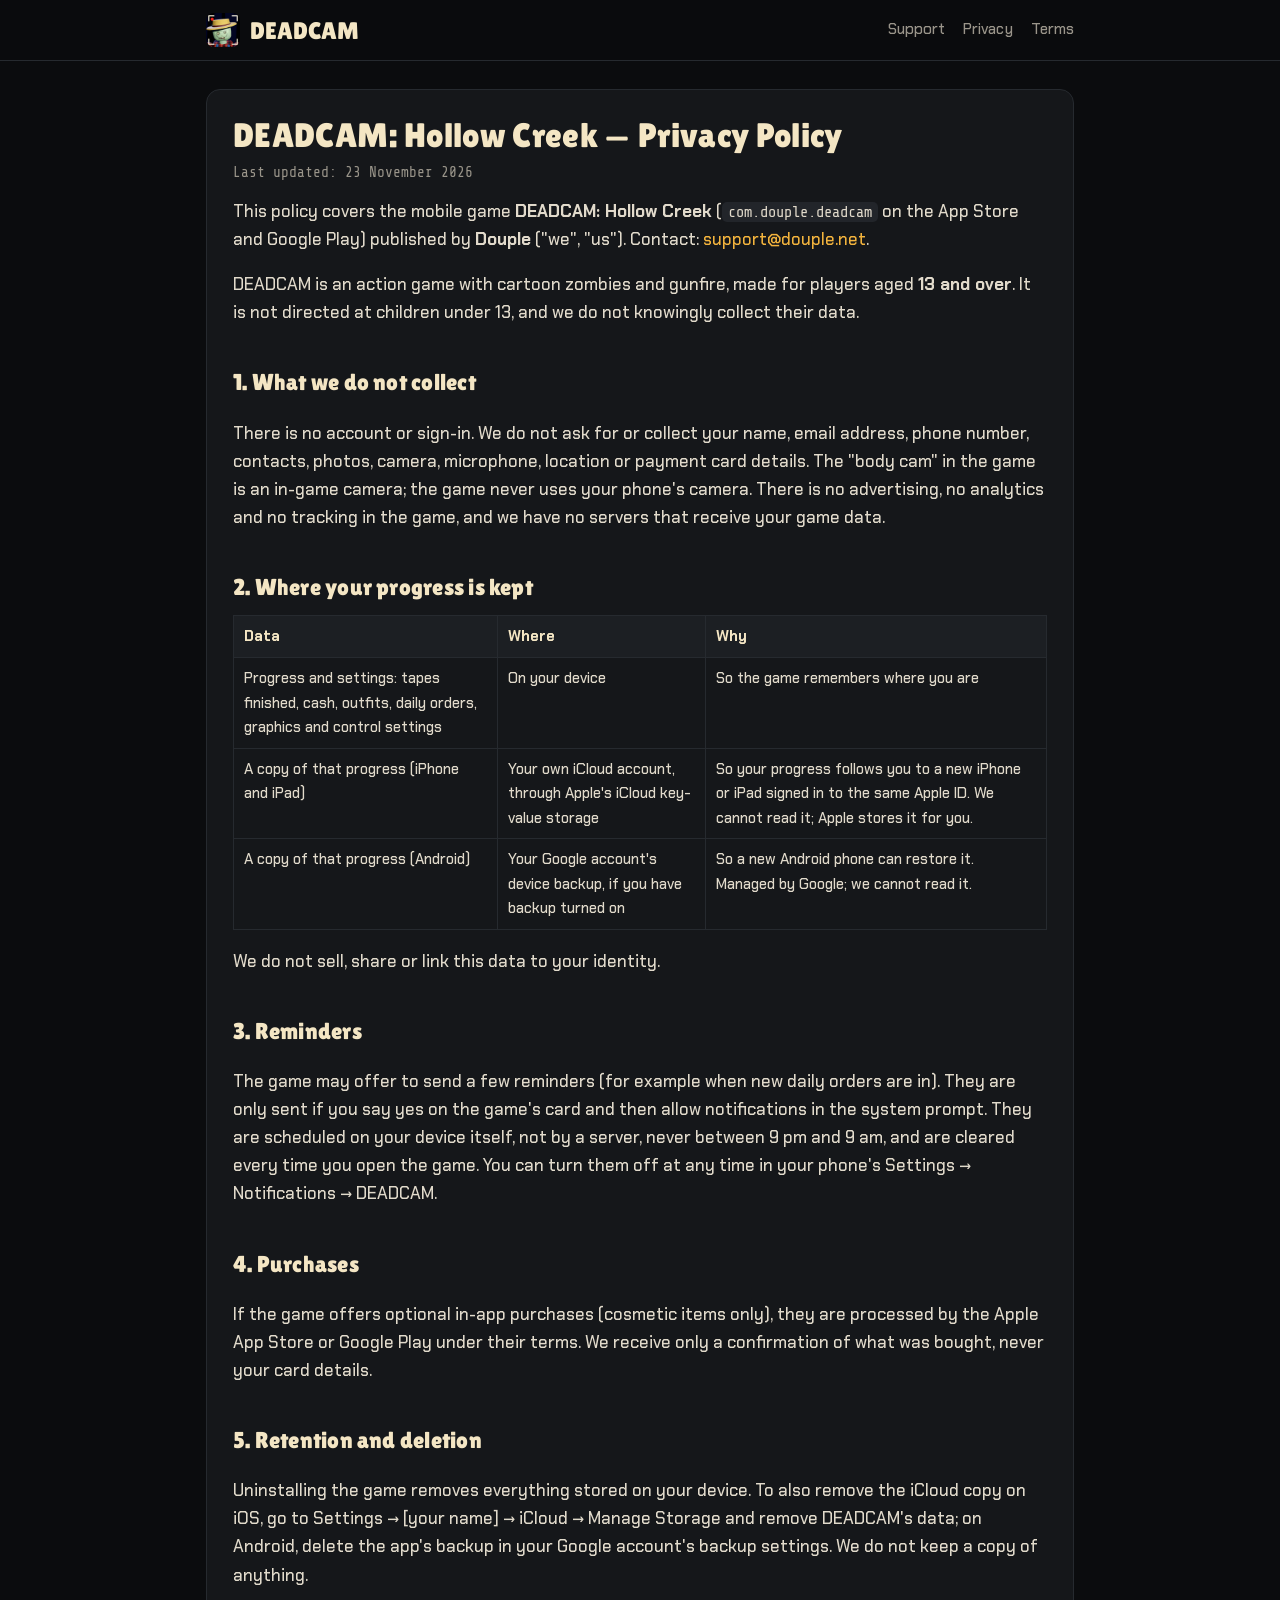
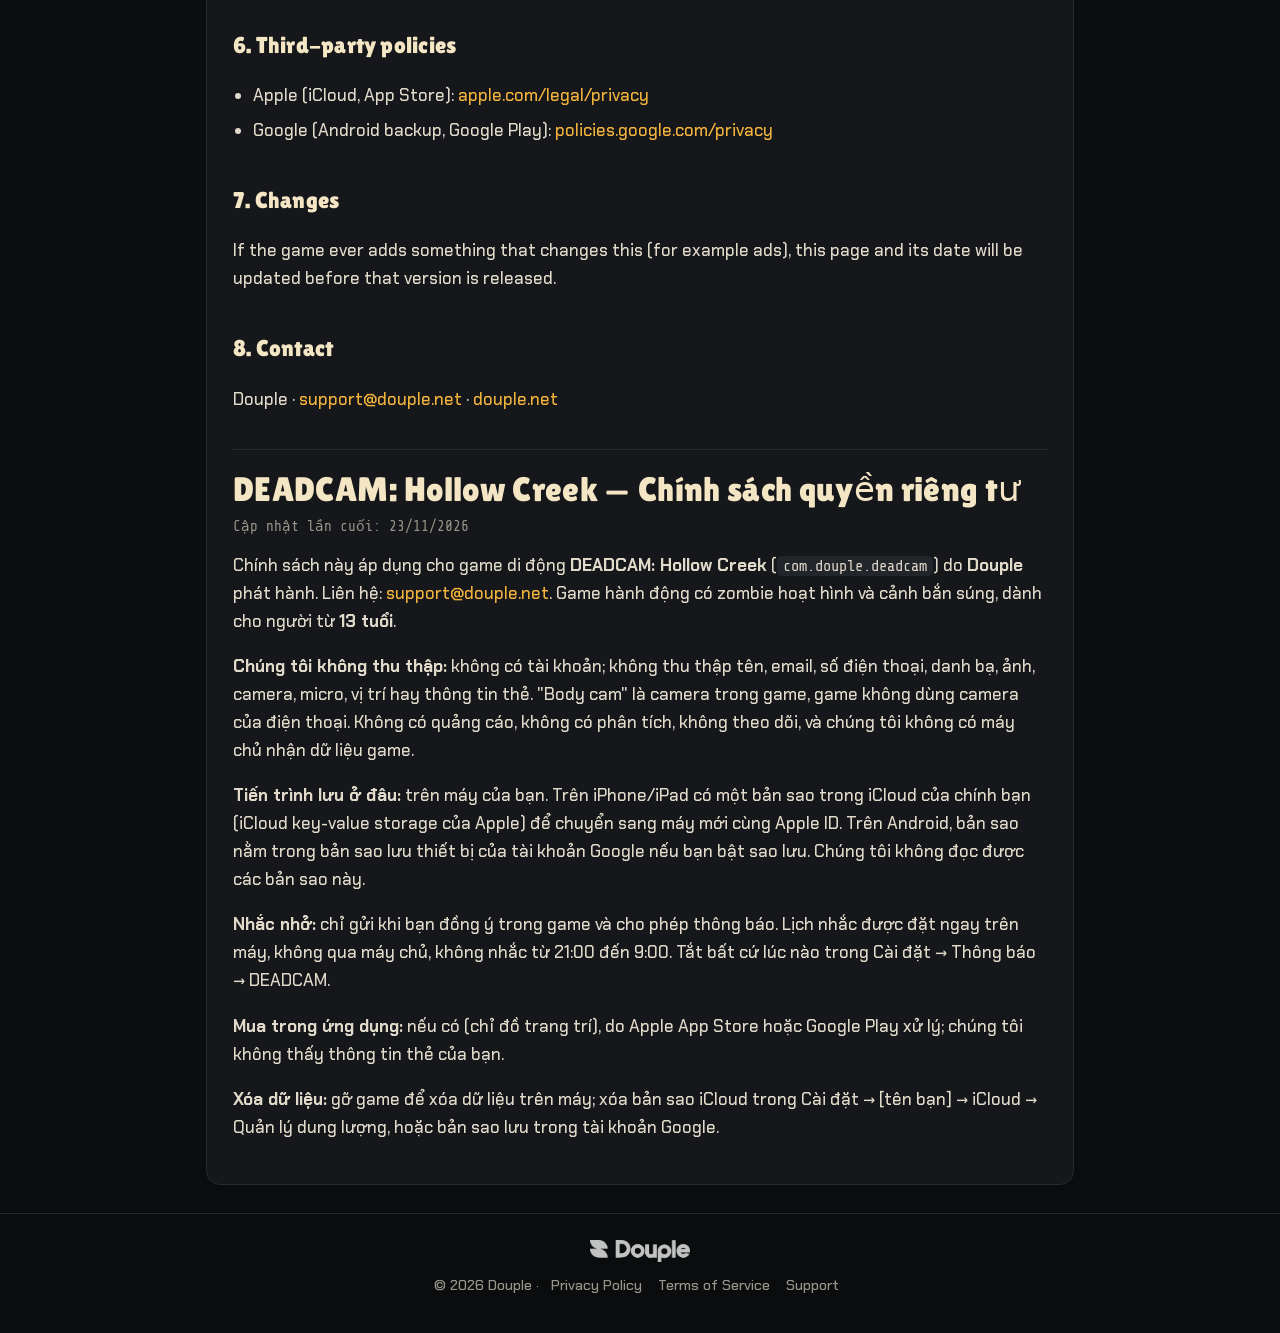
==== privacy.html @ 2a6cd697 "DEADCAM: Hollow Creek website: body-cam landing, privacy policy, terms, support, app-ads.txt Co-Auth" ====
<!doctype html>
<html lang="en">
<head>
<meta charset="utf-8">
<meta name="viewport" content="width=device-width, initial-scale=1">
<title>Privacy Policy · DEADCAM: Hollow Creek</title>
<meta name="description" content="How DEADCAM: Hollow Creek handles your data.">
<meta property="og:title" content="Privacy Policy · DEADCAM: Hollow Creek">
<meta property="og:description" content="How DEADCAM: Hollow Creek handles your data.">
<meta property="og:image" content="https://deadcam.douple.site/assets/og.jpg">
<meta property="og:type" content="website">
<meta name="twitter:card" content="summary_large_image">
<link rel="icon" href="/assets/icon-32.png" sizes="32x32">
<link rel="icon" href="/assets/icon-16.png" sizes="16x16">
<link rel="icon" href="/assets/icon-192.png" sizes="192x192">
<link rel="apple-touch-icon" href="/assets/icon-180.png">
<link rel="manifest" href="/site.webmanifest">
<meta name="theme-color" content="#0b0c0e">
<link rel="preconnect" href="https://fonts.googleapis.com">
<link rel="preconnect" href="https://fonts.gstatic.com" crossorigin>
<link href="https://fonts.googleapis.com/css2?family=Chakra+Petch:wght@500;600;700&family=Lilita+One&family=Share+Tech+Mono&display=swap" rel="stylesheet">
<link rel="stylesheet" href="/assets/style.css">
</head>
<body>
<header class="top"><div class="wrap">
<a class="brand" href="/"><img src="/assets/icon-192.png" alt="">DEADCAM</a>
<nav><a href="/support.html">Support</a><a href="/privacy.html">Privacy</a><a href="/terms.html">Terms</a></nav>
</div></header>
<main class="wrap">
<article class="card">
<h1>DEADCAM: Hollow Creek — Privacy Policy</h1>
<p class="meta">Last updated: 23 November 2026</p>
<p>This policy covers the mobile game <b>DEADCAM: Hollow Creek</b> (<code>com.douple.deadcam</code> on the App Store and Google Play) published by <b>Douple</b> ("we", "us"). Contact: <a href="mailto:support@douple.net">support@douple.net</a>.</p>
<p>DEADCAM is an action game with cartoon zombies and gunfire, made for players aged <b>13 and over</b>. It is not directed at children under 13, and we do not knowingly collect their data.</p>

<h2>1. What we do not collect</h2>
<p>There is no account or sign-in. We do not ask for or collect your name, email address, phone number, contacts, photos, camera, microphone, location or payment card details. The "body cam" in the game is an in-game camera; the game never uses your phone's camera. There is no advertising, no analytics and no tracking in the game, and we have no servers that receive your game data.</p>

<h2>2. Where your progress is kept</h2>
<div class="table-scroll"><table>
<tr><th>Data</th><th>Where</th><th>Why</th></tr>
<tr><td>Progress and settings: tapes finished, cash, outfits, daily orders, graphics and control settings</td><td>On your device</td><td>So the game remembers where you are</td></tr>
<tr><td>A copy of that progress (iPhone and iPad)</td><td>Your own iCloud account, through Apple's iCloud key-value storage</td><td>So your progress follows you to a new iPhone or iPad signed in to the same Apple ID. We cannot read it; Apple stores it for you.</td></tr>
<tr><td>A copy of that progress (Android)</td><td>Your Google account's device backup, if you have backup turned on</td><td>So a new Android phone can restore it. Managed by Google; we cannot read it.</td></tr>
</table></div>
<p>We do not sell, share or link this data to your identity.</p>

<h2>3. Reminders</h2>
<p>The game may offer to send a few reminders (for example when new daily orders are in). They are only sent if you say yes on the game's card and then allow notifications in the system prompt. They are scheduled on your device itself, not by a server, never between 9 pm and 9 am, and are cleared every time you open the game. You can turn them off at any time in your phone's Settings → Notifications → DEADCAM.</p>

<h2>4. Purchases</h2>
<p>If the game offers optional in-app purchases (cosmetic items only), they are processed by the Apple App Store or Google Play under their terms. We receive only a confirmation of what was bought, never your card details.</p>

<h2>5. Retention and deletion</h2>
<p>Uninstalling the game removes everything stored on your device. To also remove the iCloud copy on iOS, go to Settings → [your name] → iCloud → Manage Storage and remove DEADCAM's data; on Android, delete the app's backup in your Google account's backup settings. We do not keep a copy of anything.</p>

<h2>6. Third-party policies</h2>
<ul>
<li>Apple (iCloud, App Store): <a href="https://www.apple.com/legal/privacy/">apple.com/legal/privacy</a></li>
<li>Google (Android backup, Google Play): <a href="https://policies.google.com/privacy">policies.google.com/privacy</a></li>
</ul>

<h2>7. Changes</h2>
<p>If the game ever adds something that changes this (for example ads), this page and its date will be updated before that version is released.</p>

<h2>8. Contact</h2>
<p>Douple · <a href="mailto:support@douple.net">support@douple.net</a> · <a href="https://douple.net">douple.net</a></p>

<div class="vi" lang="vi">
<h1>DEADCAM: Hollow Creek — Chính sách quyền riêng tư</h1>
<p class="meta">Cập nhật lần cuối: 23/11/2026</p>
<p>Chính sách này áp dụng cho game di động <b>DEADCAM: Hollow Creek</b> (<code>com.douple.deadcam</code>) do <b>Douple</b> phát hành. Liên hệ: <a href="mailto:support@douple.net">support@douple.net</a>. Game hành động có zombie hoạt hình và cảnh bắn súng, dành cho người từ <b>13 tuổi</b>.</p>
<p><b>Chúng tôi không thu thập:</b> không có tài khoản; không thu thập tên, email, số điện thoại, danh bạ, ảnh, camera, micro, vị trí hay thông tin thẻ. "Body cam" là camera trong game, game không dùng camera của điện thoại. Không có quảng cáo, không có phân tích, không theo dõi, và chúng tôi không có máy chủ nhận dữ liệu game.</p>
<p><b>Tiến trình lưu ở đâu:</b> trên máy của bạn. Trên iPhone/iPad có một bản sao trong iCloud của chính bạn (iCloud key-value storage của Apple) để chuyển sang máy mới cùng Apple ID. Trên Android, bản sao nằm trong bản sao lưu thiết bị của tài khoản Google nếu bạn bật sao lưu. Chúng tôi không đọc được các bản sao này.</p>
<p><b>Nhắc nhở:</b> chỉ gửi khi bạn đồng ý trong game và cho phép thông báo. Lịch nhắc được đặt ngay trên máy, không qua máy chủ, không nhắc từ 21:00 đến 9:00. Tắt bất cứ lúc nào trong Cài đặt → Thông báo → DEADCAM.</p>
<p><b>Mua trong ứng dụng:</b> nếu có (chỉ đồ trang trí), do Apple App Store hoặc Google Play xử lý; chúng tôi không thấy thông tin thẻ của bạn.</p>
<p><b>Xóa dữ liệu:</b> gỡ game để xóa dữ liệu trên máy; xóa bản sao iCloud trong Cài đặt → [tên bạn] → iCloud → Quản lý dung lượng, hoặc bản sao lưu trong tài khoản Google.</p>
</div>
</article>
</main>
<footer><img src="/assets/douple.png" alt="Douple">© 2026 Douple · <a href="/privacy.html">Privacy Policy</a><a href="/terms.html">Terms of Service</a><a href="/support.html">Support</a></footer>
</body>
</html>
---- assets/style.css ----
:root {
  --bg: #0b0c0e;
  --panel: #15171a;
  --line: #262a2f;
  --text: #e1dacb;
  --muted: #9a958a;
  --cream: #f4e6c4;
  --amber: #f2b33d;
  --rec: #e23b2e;
}
* { box-sizing: border-box; }
html, body { margin: 0; background: var(--bg); color: var(--text); }
body { font: 500 17px/1.65 "Chakra Petch", system-ui, sans-serif; }
a { color: var(--amber); text-decoration: none; }
a:hover { text-decoration: underline; }
h1, h2 { font-family: "Lilita One", sans-serif; font-weight: 400; color: var(--cream); letter-spacing: .01em; }
h1 { font-size: 2.1rem; line-height: 1.15; margin: 0 0 .4em; }
h2 { font-size: 1.45rem; margin: 1.6em 0 .4em; }
.wrap { max-width: 900px; margin: 0 auto; padding: 0 16px; }
.top { position: sticky; top: 0; z-index: 5; background: rgba(11,12,14,.9); backdrop-filter: blur(6px); border-bottom: 1px solid var(--line); }
.top .wrap { display: flex; align-items: center; gap: 12px; height: 60px; }
.brand { display: flex; align-items: center; gap: 10px; margin-right: auto; font: 400 1.5rem "Lilita One", sans-serif; color: var(--cream); }
.brand:hover { text-decoration: none; }
.brand img { width: 34px; height: 34px; border-radius: 8px; }
.top nav { display: flex; gap: 18px; font-size: .95rem; }
.top nav a { color: var(--muted); }
.top nav a:hover { color: var(--text); text-decoration: none; }
.card { background: var(--panel); border: 1px solid var(--line); border-radius: 14px; padding: 26px; margin: 28px 0; }
.meta { color: var(--muted); font: .9rem "Share Tech Mono", monospace; margin-top: -4px; }
code { background: #22252a; padding: 1px 6px; border-radius: 5px; font: .9em "Share Tech Mono", monospace; overflow-wrap: anywhere; }
ul { padding-left: 1.2em; }
li { margin: .4em 0; }
.table-scroll { overflow-x: auto; }
table { border-collapse: collapse; width: 100%; font-size: .93rem; }
th, td { border: 1px solid var(--line); padding: 8px 10px; text-align: left; vertical-align: top; }
th { background: #1c1f23; color: var(--cream); }
.vi { margin-top: 36px; padding-top: 20px; border-top: 1px solid var(--line); }
.rec404 { font: 1.1rem "Share Tech Mono", monospace; letter-spacing: .1em; color: var(--muted); display: inline-flex; gap: 8px; align-items: center; }
.rec404 b { width: 10px; height: 10px; border-radius: 50%; background: var(--rec); }
footer { border-top: 1px solid var(--line); color: var(--muted); font-size: .9rem; text-align: center; padding: 26px 16px 36px; }
footer a { margin: 0 8px; color: var(--muted); }
footer img { height: 22px; opacity: .75; display: block; margin: 0 auto 12px; }
@media (max-width: 560px) {
  body { font-size: 16px; }
  .top .wrap { height: 54px; }
  .brand { font-size: 1.2rem; }
  .top nav { gap: 12px; font-size: .85rem; }
  h1 { font-size: 1.7rem; }
  .card { padding: 18px; }
}
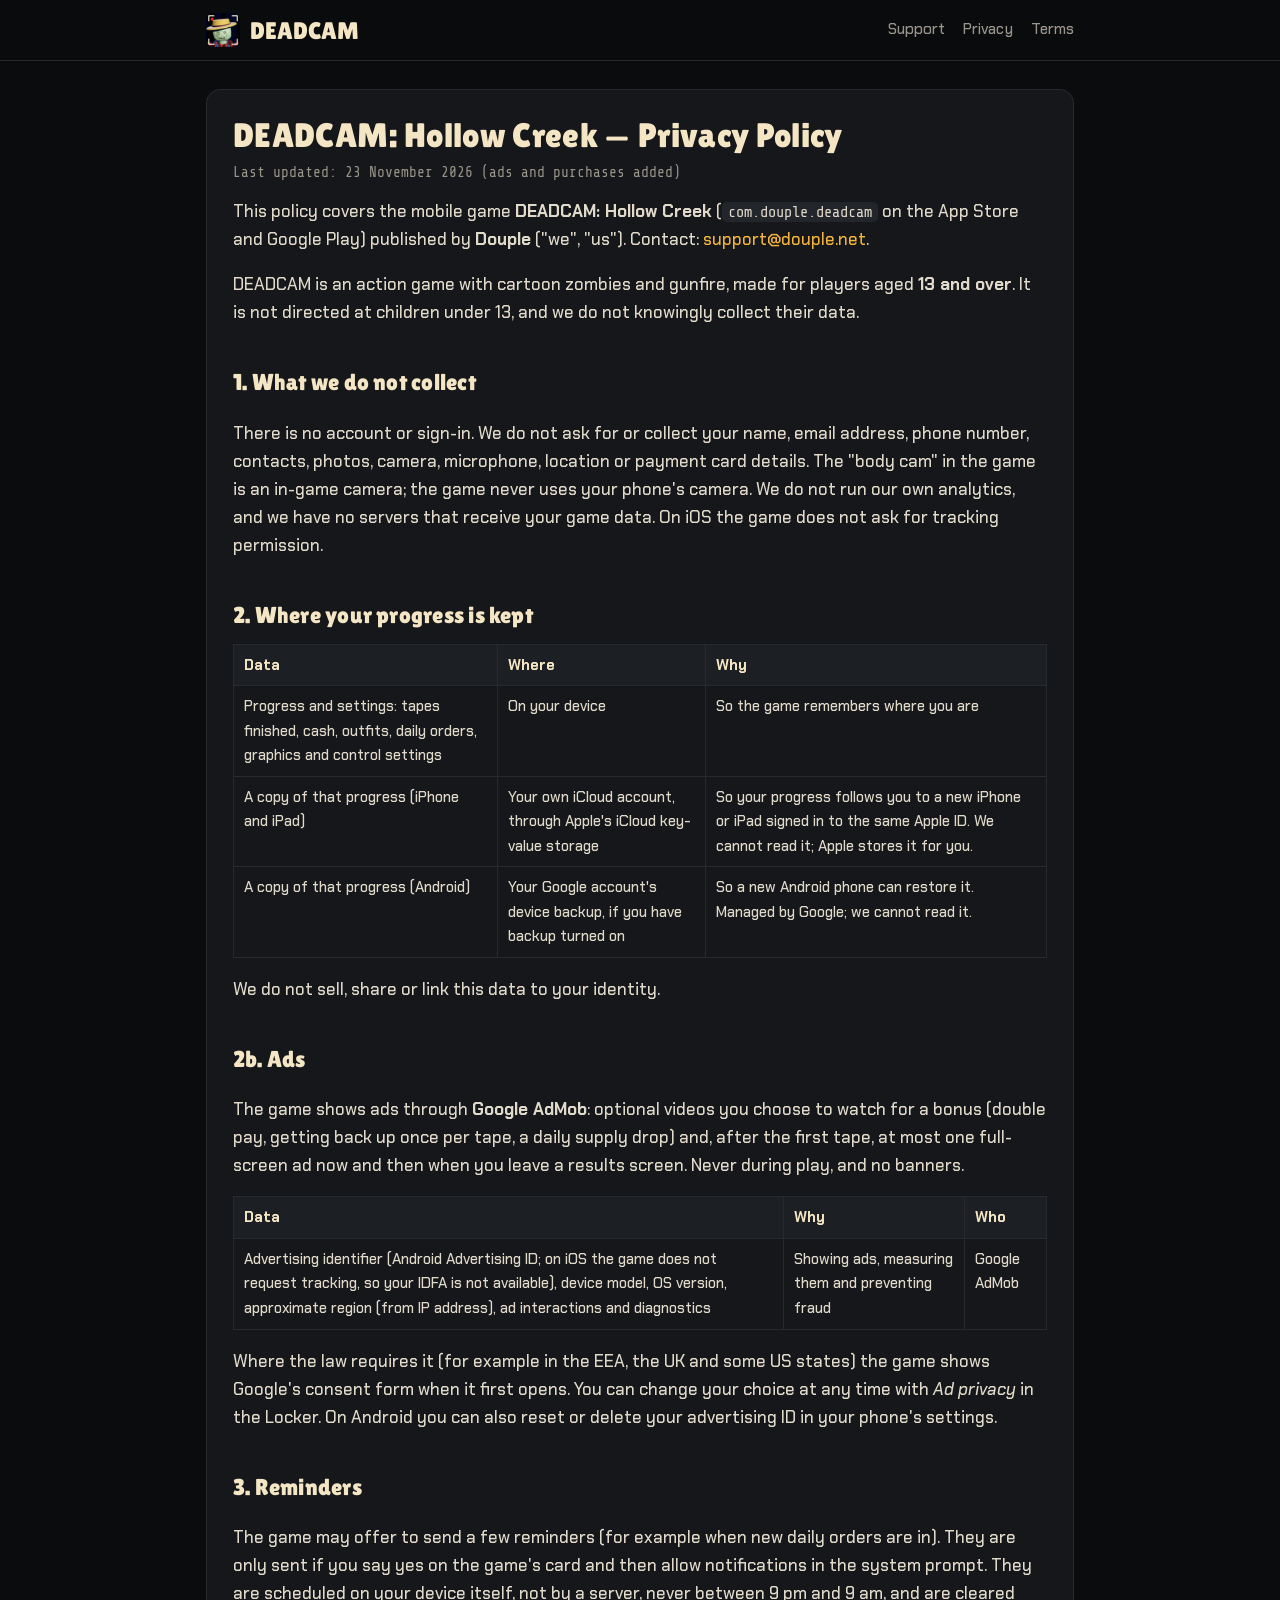
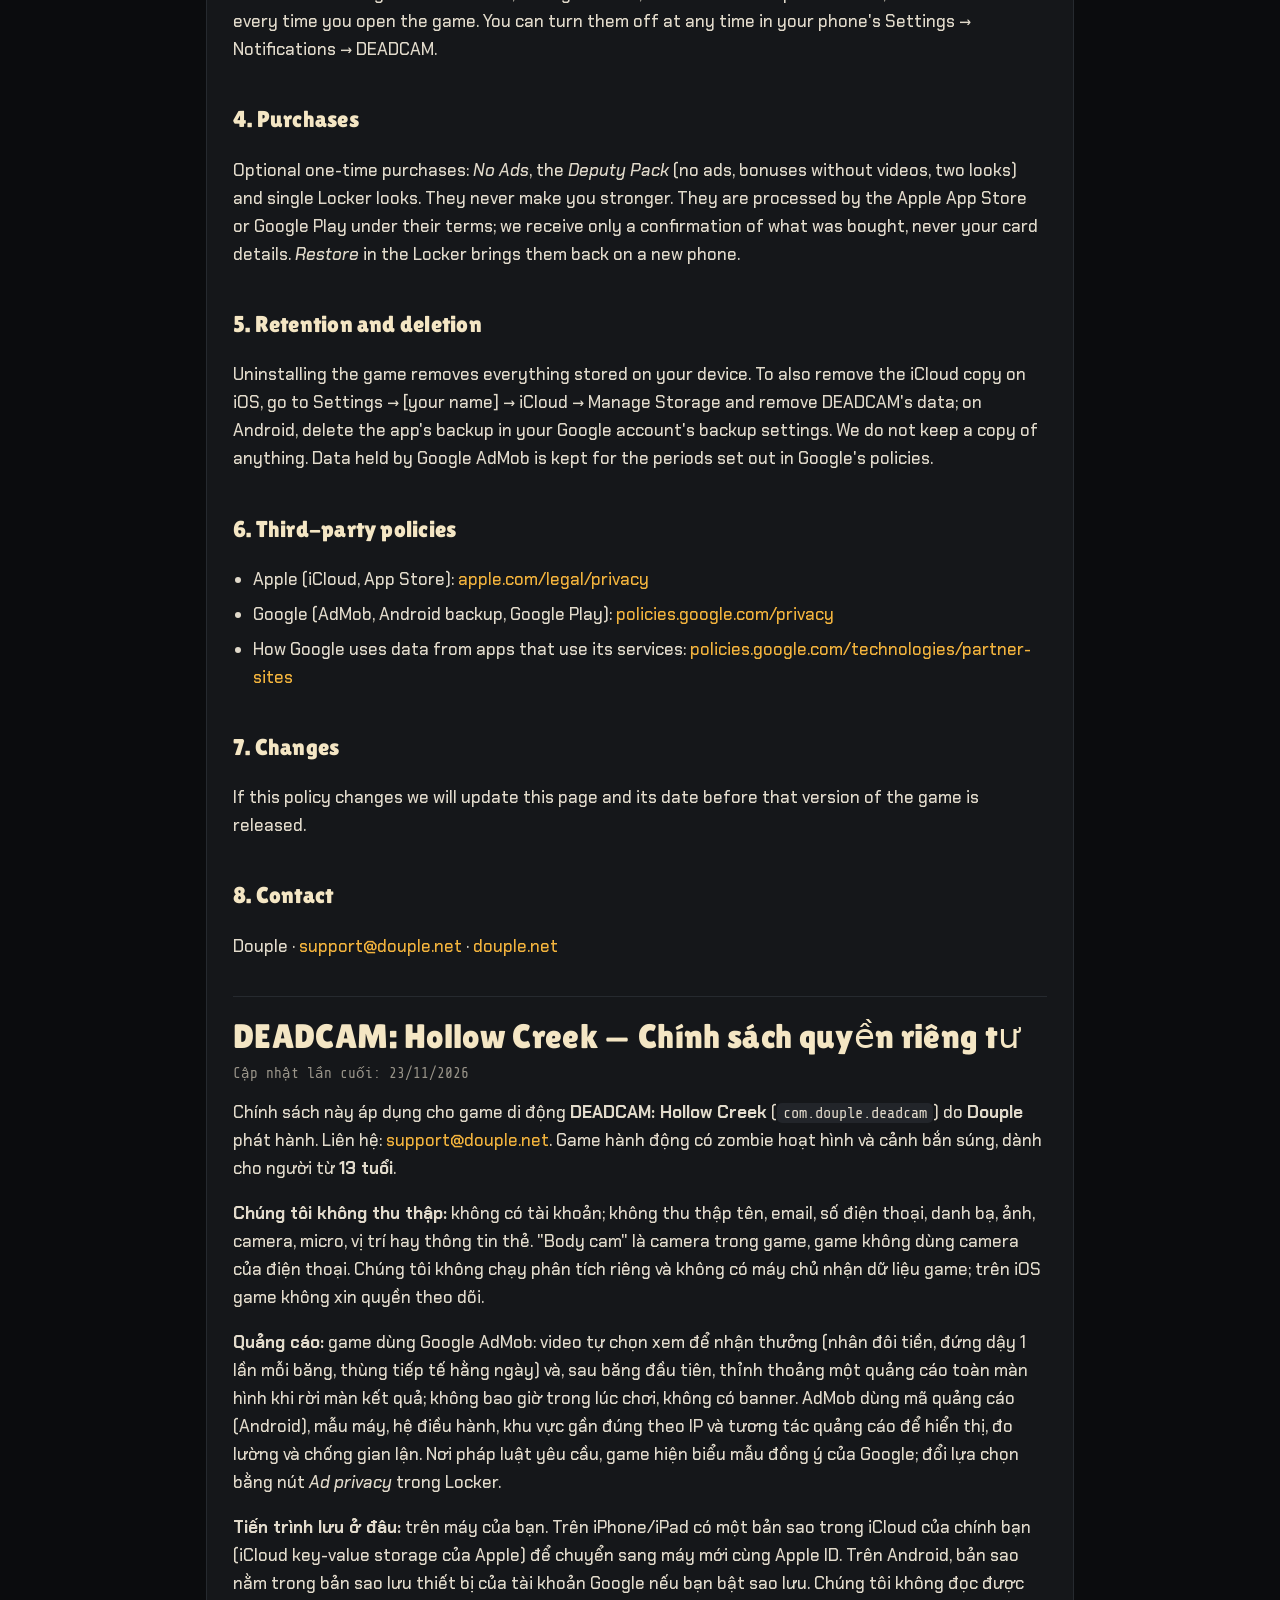
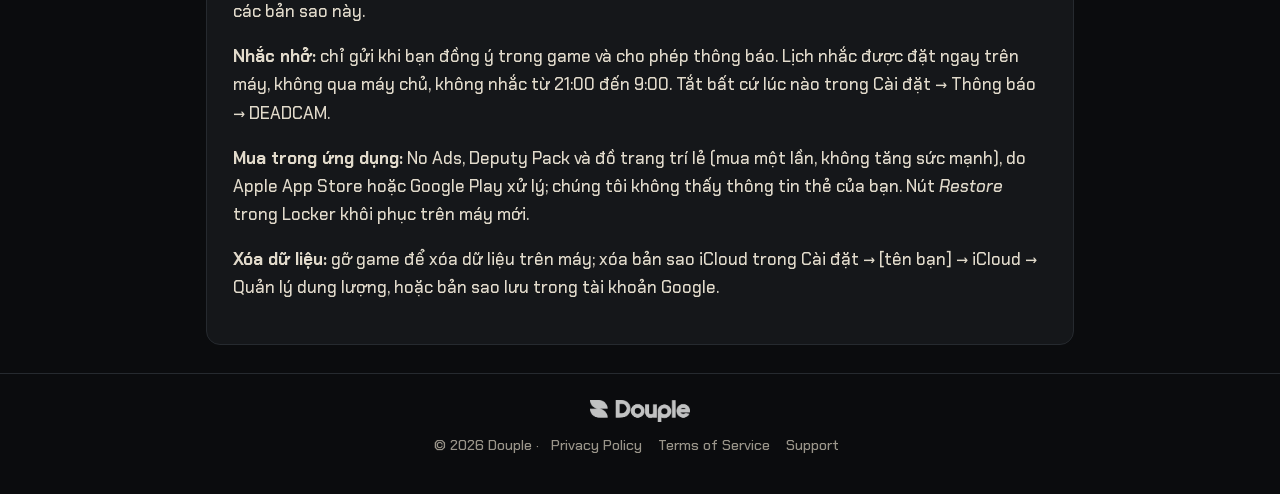
==== commit 66df94ed: "Privacy, terms, support: AdMob ads and in-app purchases Co-Authored-By: Claude Opus 5.5 <noreply@ant" ====
--- a/privacy.html
+++ b/privacy.html
@@ -29,12 +29,12 @@
 <main class="wrap">
 <article class="card">
 <h1>DEADCAM: Hollow Creek — Privacy Policy</h1>
-<p class="meta">Last updated: 23 November 2026</p>
+<p class="meta">Last updated: 23 November 2026 (ads and purchases added)</p>
 <p>This policy covers the mobile game <b>DEADCAM: Hollow Creek</b> (<code>com.douple.deadcam</code> on the App Store and Google Play) published by <b>Douple</b> ("we", "us"). Contact: <a href="mailto:support@douple.net">support@douple.net</a>.</p>
 <p>DEADCAM is an action game with cartoon zombies and gunfire, made for players aged <b>13 and over</b>. It is not directed at children under 13, and we do not knowingly collect their data.</p>
 
 <h2>1. What we do not collect</h2>
-<p>There is no account or sign-in. We do not ask for or collect your name, email address, phone number, contacts, photos, camera, microphone, location or payment card details. The "body cam" in the game is an in-game camera; the game never uses your phone's camera. There is no advertising, no analytics and no tracking in the game, and we have no servers that receive your game data.</p>
+<p>There is no account or sign-in. We do not ask for or collect your name, email address, phone number, contacts, photos, camera, microphone, location or payment card details. The "body cam" in the game is an in-game camera; the game never uses your phone's camera. We do not run our own analytics, and we have no servers that receive your game data. On iOS the game does not ask for tracking permission.</p>
 
 <h2>2. Where your progress is kept</h2>
 <div class="table-scroll"><table>
@@ -45,23 +45,32 @@
 </table></div>
 <p>We do not sell, share or link this data to your identity.</p>
 
+<h2>2b. Ads</h2>
+<p>The game shows ads through <b>Google AdMob</b>: optional videos you choose to watch for a bonus (double pay, getting back up once per tape, a daily supply drop) and, after the first tape, at most one full-screen ad now and then when you leave a results screen. Never during play, and no banners.</p>
+<div class="table-scroll"><table>
+<tr><th>Data</th><th>Why</th><th>Who</th></tr>
+<tr><td>Advertising identifier (Android Advertising ID; on iOS the game does not request tracking, so your IDFA is not available), device model, OS version, approximate region (from IP address), ad interactions and diagnostics</td><td>Showing ads, measuring them and preventing fraud</td><td>Google AdMob</td></tr>
+</table></div>
+<p>Where the law requires it (for example in the EEA, the UK and some US states) the game shows Google's consent form when it first opens. You can change your choice at any time with <i>Ad privacy</i> in the Locker. On Android you can also reset or delete your advertising ID in your phone's settings.</p>
+
 <h2>3. Reminders</h2>
 <p>The game may offer to send a few reminders (for example when new daily orders are in). They are only sent if you say yes on the game's card and then allow notifications in the system prompt. They are scheduled on your device itself, not by a server, never between 9 pm and 9 am, and are cleared every time you open the game. You can turn them off at any time in your phone's Settings → Notifications → DEADCAM.</p>
 
 <h2>4. Purchases</h2>
-<p>If the game offers optional in-app purchases (cosmetic items only), they are processed by the Apple App Store or Google Play under their terms. We receive only a confirmation of what was bought, never your card details.</p>
+<p>Optional one-time purchases: <i>No Ads</i>, the <i>Deputy Pack</i> (no ads, bonuses without videos, two looks) and single Locker looks. They never make you stronger. They are processed by the Apple App Store or Google Play under their terms; we receive only a confirmation of what was bought, never your card details. <i>Restore</i> in the Locker brings them back on a new phone.</p>
 
 <h2>5. Retention and deletion</h2>
-<p>Uninstalling the game removes everything stored on your device. To also remove the iCloud copy on iOS, go to Settings → [your name] → iCloud → Manage Storage and remove DEADCAM's data; on Android, delete the app's backup in your Google account's backup settings. We do not keep a copy of anything.</p>
+<p>Uninstalling the game removes everything stored on your device. To also remove the iCloud copy on iOS, go to Settings → [your name] → iCloud → Manage Storage and remove DEADCAM's data; on Android, delete the app's backup in your Google account's backup settings. We do not keep a copy of anything. Data held by Google AdMob is kept for the periods set out in Google's policies.</p>
 
 <h2>6. Third-party policies</h2>
 <ul>
 <li>Apple (iCloud, App Store): <a href="https://www.apple.com/legal/privacy/">apple.com/legal/privacy</a></li>
-<li>Google (Android backup, Google Play): <a href="https://policies.google.com/privacy">policies.google.com/privacy</a></li>
+<li>Google (AdMob, Android backup, Google Play): <a href="https://policies.google.com/privacy">policies.google.com/privacy</a></li>
+<li>How Google uses data from apps that use its services: <a href="https://policies.google.com/technologies/partner-sites">policies.google.com/technologies/partner-sites</a></li>
 </ul>
 
 <h2>7. Changes</h2>
-<p>If the game ever adds something that changes this (for example ads), this page and its date will be updated before that version is released.</p>
+<p>If this policy changes we will update this page and its date before that version of the game is released.</p>
 
 <h2>8. Contact</h2>
 <p>Douple · <a href="mailto:support@douple.net">support@douple.net</a> · <a href="https://douple.net">douple.net</a></p>
@@ -70,10 +79,11 @@
 <h1>DEADCAM: Hollow Creek — Chính sách quyền riêng tư</h1>
 <p class="meta">Cập nhật lần cuối: 23/11/2026</p>
 <p>Chính sách này áp dụng cho game di động <b>DEADCAM: Hollow Creek</b> (<code>com.douple.deadcam</code>) do <b>Douple</b> phát hành. Liên hệ: <a href="mailto:support@douple.net">support@douple.net</a>. Game hành động có zombie hoạt hình và cảnh bắn súng, dành cho người từ <b>13 tuổi</b>.</p>
-<p><b>Chúng tôi không thu thập:</b> không có tài khoản; không thu thập tên, email, số điện thoại, danh bạ, ảnh, camera, micro, vị trí hay thông tin thẻ. "Body cam" là camera trong game, game không dùng camera của điện thoại. Không có quảng cáo, không có phân tích, không theo dõi, và chúng tôi không có máy chủ nhận dữ liệu game.</p>
+<p><b>Chúng tôi không thu thập:</b> không có tài khoản; không thu thập tên, email, số điện thoại, danh bạ, ảnh, camera, micro, vị trí hay thông tin thẻ. "Body cam" là camera trong game, game không dùng camera của điện thoại. Chúng tôi không chạy phân tích riêng và không có máy chủ nhận dữ liệu game; trên iOS game không xin quyền theo dõi.</p>
+<p><b>Quảng cáo:</b> game dùng Google AdMob: video tự chọn xem để nhận thưởng (nhân đôi tiền, đứng dậy 1 lần mỗi băng, thùng tiếp tế hằng ngày) và, sau băng đầu tiên, thỉnh thoảng một quảng cáo toàn màn hình khi rời màn kết quả; không bao giờ trong lúc chơi, không có banner. AdMob dùng mã quảng cáo (Android), mẫu máy, hệ điều hành, khu vực gần đúng theo IP và tương tác quảng cáo để hiển thị, đo lường và chống gian lận. Nơi pháp luật yêu cầu, game hiện biểu mẫu đồng ý của Google; đổi lựa chọn bằng nút <i>Ad privacy</i> trong Locker.</p>
 <p><b>Tiến trình lưu ở đâu:</b> trên máy của bạn. Trên iPhone/iPad có một bản sao trong iCloud của chính bạn (iCloud key-value storage của Apple) để chuyển sang máy mới cùng Apple ID. Trên Android, bản sao nằm trong bản sao lưu thiết bị của tài khoản Google nếu bạn bật sao lưu. Chúng tôi không đọc được các bản sao này.</p>
 <p><b>Nhắc nhở:</b> chỉ gửi khi bạn đồng ý trong game và cho phép thông báo. Lịch nhắc được đặt ngay trên máy, không qua máy chủ, không nhắc từ 21:00 đến 9:00. Tắt bất cứ lúc nào trong Cài đặt → Thông báo → DEADCAM.</p>
-<p><b>Mua trong ứng dụng:</b> nếu có (chỉ đồ trang trí), do Apple App Store hoặc Google Play xử lý; chúng tôi không thấy thông tin thẻ của bạn.</p>
+<p><b>Mua trong ứng dụng:</b> No Ads, Deputy Pack và đồ trang trí lẻ (mua một lần, không tăng sức mạnh), do Apple App Store hoặc Google Play xử lý; chúng tôi không thấy thông tin thẻ của bạn. Nút <i>Restore</i> trong Locker khôi phục trên máy mới.</p>
 <p><b>Xóa dữ liệu:</b> gỡ game để xóa dữ liệu trên máy; xóa bản sao iCloud trong Cài đặt → [tên bạn] → iCloud → Quản lý dung lượng, hoặc bản sao lưu trong tài khoản Google.</p>
 </div>
 </article>
